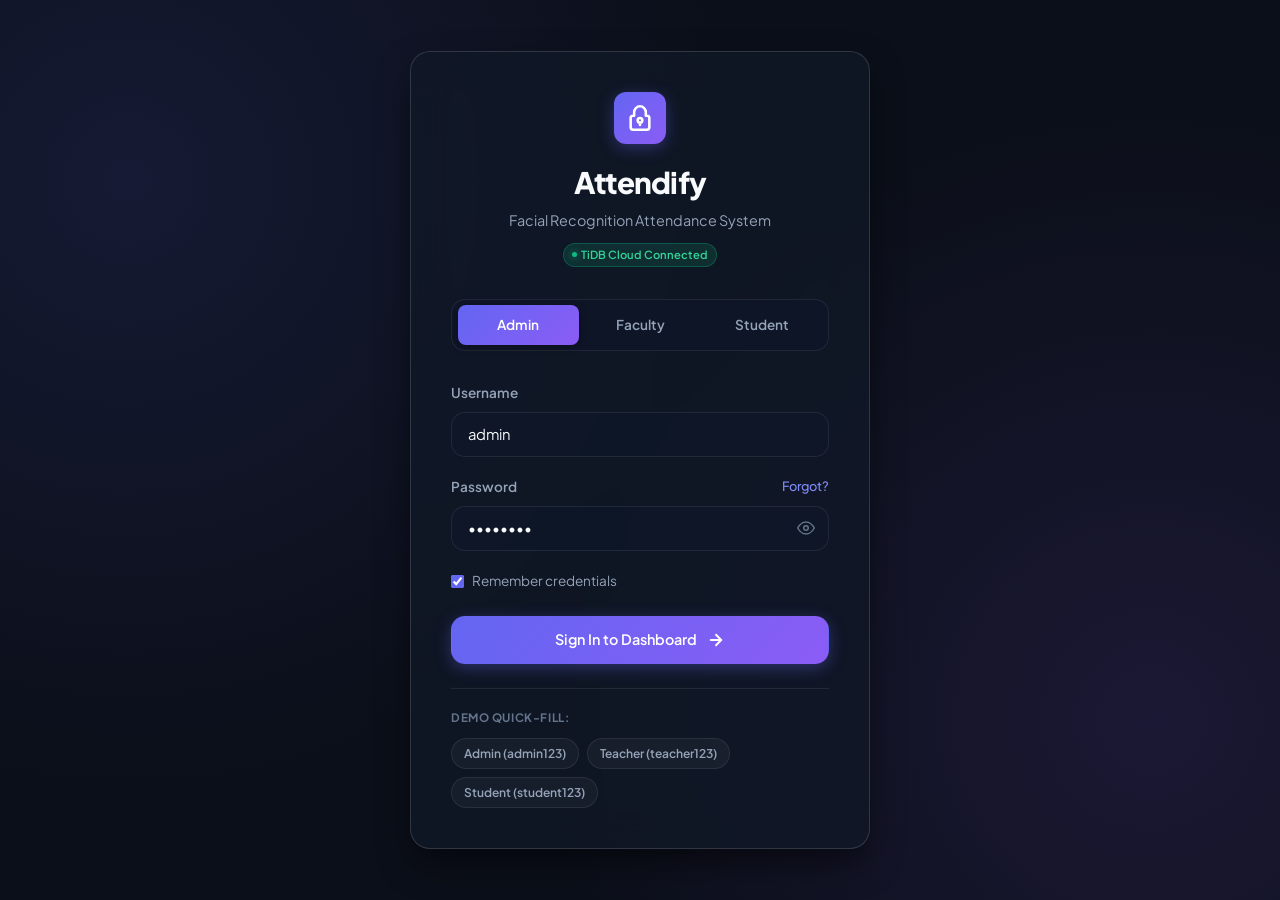
==== public/index.html @ 836983d5 "feat: complete modern SaaS redesign, TiDB Cloud migration, and facial biometrics pipeline" ====
<!DOCTYPE html>
<html lang="en">
<head>
    <meta charset="UTF-8">
    <meta name="viewport" content="width=device-width, initial-scale=1.0">
    <title>Attendify - Smart Facial Recognition Attendance System</title>
    <link rel="stylesheet" href="assets/css/main.css">
    <link rel="preconnect" href="https://fonts.googleapis.com">
    <link rel="preconnect" href="https://fonts.gstatic.com" crossorigin>
</head>
<body>
    <div class="auth-wrapper">
        <div class="auth-card">
            <!-- Brand Header -->
            <div style="text-align: center; margin-bottom: 2rem;">
                <div class="brand-logo-icon" style="margin: 0 auto 1rem; width: 52px; height: 52px; font-size: 1.5rem;">
                    <svg width="28" height="28" viewBox="0 0 24 24" fill="none" stroke="currentColor" stroke-width="2.2" stroke-linecap="round" stroke-linejoin="round">
                        <path d="M12 2a5 5 0 0 0-5 5v3H6a2 2 0 0 0-2 2v8a2 2 0 0 0 2 2h12a2 2 0 0 0 2-2v-8a2 2 0 0 0-2-2h-1V7a5 5 0 0 0-5-5z"></path>
                        <circle cx="12" cy="14" r="2"></circle>
                        <path d="M12 16v2"></path>
                    </svg>
                </div>
                <h1 style="font-size: 1.85rem; font-weight: 800; margin-bottom: 0.35rem;">Attendify</h1>
                <p style="font-size: 0.9rem; color: var(--text-secondary);">Facial Recognition Attendance System</p>
                <div style="margin-top: 0.5rem;">
                    <span class="brand-badge">TiDB Cloud Connected</span>
                </div>
            </div>

            <!-- Role Selector Tabs -->
            <div class="role-tabs" id="roleTabs">
                <div class="role-tab active" data-role="admin">Admin</div>
                <div class="role-tab" data-role="teacher">Faculty</div>
                <div class="role-tab" data-role="student">Student</div>
            </div>

            <!-- Login Form -->
            <form id="loginForm">
                <div class="input-group">
                    <label for="username">Username</label>
                    <input type="text" id="username" placeholder="Enter your username" required autocomplete="username" value="admin">
                </div>

                <div class="input-group">
                    <label for="password" style="display: flex; justify-content: space-between;">
                        <span>Password</span>
                        <a href="#" id="forgotPwLink" style="font-size: 0.8rem; font-weight: 500;">Forgot?</a>
                    </label>
                    <div style="position: relative;">
                        <input type="password" id="password" placeholder="Enter your password" required autocomplete="current-password" value="admin123" style="padding-right: 2.75rem;">
                        <button type="button" id="togglePassword" style="position: absolute; right: 0.85rem; top: 50%; transform: translateY(-50%); background: none; border: none; color: var(--text-muted); cursor: pointer; display: flex; align-items: center;">
                            <svg id="eyeIcon" width="18" height="18" viewBox="0 0 24 24" fill="none" stroke="currentColor" stroke-width="2">
                                <path d="M1 12s4-8 11-8 11 8 11 8-4 8-11 8-11-8-11-8z"></path>
                                <circle cx="12" cy="12" r="3"></circle>
                            </svg>
                        </button>
                    </div>
                </div>

                <div style="margin-bottom: 1.5rem; display: flex; align-items: center; justify-content: space-between;">
                    <label style="display: flex; align-items: center; gap: 0.5rem; cursor: pointer; font-size: 0.85rem; color: var(--text-secondary); user-select: none;">
                        <input type="checkbox" id="rememberMe" checked style="width: auto; accent-color: var(--primary);"> Remember credentials
                    </label>
                </div>

                <button type="submit" class="btn btn-primary" id="submitBtn" style="width: 100%; padding: 0.875rem;">
                    <span id="btnText">Sign In to Dashboard</span>
                    <svg width="18" height="18" viewBox="0 0 24 24" fill="none" stroke="currentColor" stroke-width="2.5" stroke-linecap="round" stroke-linejoin="round">
                        <line x1="5" y1="12" x2="19" y2="12"></line>
                        <polyline points="12 5 19 12 12 19"></polyline>
                    </svg>
                </button>
            </form>

            <!-- Quick Demo Credentials Fill -->
            <div class="demo-badge-group">
                <span style="width: 100%; font-size: 0.725rem; font-weight: 700; text-transform: uppercase; letter-spacing: 0.05em; color: var(--text-muted); margin-bottom: 0.25rem;">
                    Demo Quick-Fill:
                </span>
                <span class="demo-chip" onclick="fillDemo('admin', 'admin123', 'admin')">Admin (admin123)</span>
                <span class="demo-chip" onclick="fillDemo('prof_smith', 'teacher123', 'teacher')">Teacher (teacher123)</span>
                <span class="demo-chip" onclick="fillDemo('alex_j', 'student123', 'student')">Student (student123)</span>
            </div>
        </div>
    </div>

    <!-- Forgot Password Modal -->
    <div class="modal" id="forgotModal">
        <div class="modal-content">
            <div class="modal-header">
                <h3>Reset Password</h3>
                <button class="modal-close-btn" onclick="closeForgotModal()">&times;</button>
            </div>
            <p style="font-size: 0.9rem; color: var(--text-secondary); margin-bottom: 1.25rem;">
                Enter your registered username or email to receive password reset instructions.
            </p>
            <div class="input-group">
                <label>Username / Email</label>
                <input type="text" id="resetEmail" placeholder="e.g. admin@attendify.com">
            </div>
            <div style="display: flex; gap: 0.75rem; justify-content: flex-end; margin-top: 1.5rem;">
                <button class="btn btn-secondary" onclick="closeForgotModal()">Cancel</button>
                <button class="btn btn-primary" onclick="sendResetRequest()">Send Reset Link</button>
            </div>
        </div>
    </div>

    <script src="assets/js/config.js"></script>
    <script src="assets/js/api.js"></script>
    <script>
        // Password visibility toggle
        const passwordInput = document.getElementById('password');
        const toggleBtn = document.getElementById('togglePassword');
        toggleBtn.addEventListener('click', () => {
            const isPw = passwordInput.type === 'password';
            passwordInput.type = isPw ? 'text' : 'password';
            toggleBtn.style.color = isPw ? 'var(--primary)' : 'var(--text-muted)';
        });

        // Role Tabs
        const tabs = document.querySelectorAll('.role-tab');
        tabs.forEach(tab => {
            tab.addEventListener('click', () => {
                tabs.forEach(t => t.classList.remove('active'));
                tab.classList.add('active');
                const role = tab.dataset.role;
                if (role === 'admin') fillDemo('admin', 'admin123', 'admin');
                else if (role === 'teacher') fillDemo('prof_smith', 'teacher123', 'teacher');
                else if (role === 'student') fillDemo('alex_j', 'student123', 'student');
            });
        });

        function fillDemo(user, pw, role) {
            document.getElementById('username').value = user;
            document.getElementById('password').value = pw;
            tabs.forEach(t => {
                if (t.dataset.role === role) t.classList.add('active');
                else t.classList.remove('active');
            });
        }

        // Form Submit
        document.getElementById('loginForm').addEventListener('submit', async (e) => {
            e.preventDefault();
            const username = document.getElementById('username').value.trim();
            const password = document.getElementById('password').value;
            const submitBtn = document.getElementById('submitBtn');
            const btnText = document.getElementById('btnText');

            submitBtn.disabled = true;
            btnText.textContent = 'Authenticating...';

            const res = await apiRequest('/login', 'POST', { username, password });

            submitBtn.disabled = false;
            btnText.textContent = 'Sign In to Dashboard';

            if (res.token) {
                localStorage.setItem('token', res.token);
                localStorage.setItem('role', res.role);
                localStorage.setItem('full_name', res.full_name || username);
                localStorage.setItem('user_id', res.user_id);
                localStorage.setItem('username', res.username || username);
                
                showToast(`Welcome back, ${res.full_name || username}!`, 'success');

                setTimeout(() => {
                    if (res.role === 'admin') {
                        window.location.href = 'admin/dashboard.html';
                    } else if (res.role === 'teacher') {
                        window.location.href = 'teacher/dashboard.html';
                    } else {
                        window.location.href = 'student/dashboard.html';
                    }
                }, 700);
            } else {
                showToast(res.message || 'Login failed. Please check your credentials.', 'error');
            }
        });

        // Forgot Password Modal
        document.getElementById('forgotPwLink').onclick = (e) => {
            e.preventDefault();
            document.getElementById('forgotModal').classList.add('active');
        };

        function closeForgotModal() {
            document.getElementById('forgotModal').classList.remove('active');
        }

        function sendResetRequest() {
            const input = document.getElementById('resetEmail').value;
            if (!input) {
                showToast('Please enter your email or username', 'warning');
                return;
            }
            showToast('Password reset link sent to registered email.', 'info');
            closeForgotModal();
        }
    </script>
</body>
</html>
---- public/assets/css/main.css ----
/* ==========================================================================
   ATTENDIFY MODERN SAAS DESIGN SYSTEM
   Professional Dark Slate / Glassmorphic UI with Micro-Interactions
   ========================================================================== */

@import url('https://fonts.googleapis.com/css2?family=Plus+Jakarta+Sans:wght@300;400;500;600;700;800&family=JetBrains+Mono:wght@400;500;600&display=swap');

:root {
    /* Brand Colors */
    --primary: #6366f1;
    --primary-light: #818cf8;
    --primary-dark: #4f46e5;
    --primary-gradient: linear-gradient(135deg, #6366f1 0%, #8b5cf6 100%);
    --primary-glow: rgba(99, 102, 241, 0.35);

    /* Backgrounds & Surfaces */
    --bg-main: #0b0f19;
    --bg-surface: #111827;
    --bg-card: rgba(17, 24, 39, 0.75);
    --bg-card-hover: rgba(31, 41, 55, 0.85);
    --bg-glass: rgba(17, 24, 39, 0.65);
    --bg-sidebar: #0a0e17;
    --bg-input: rgba(15, 23, 42, 0.7);

    /* Text Colors */
    --text-primary: #f8fafc;
    --text-secondary: #94a3b8;
    --text-muted: #64748b;
    --text-inverse: #0f172a;

    /* Semantic Status */
    --success: #10b981;
    --success-bg: rgba(16, 185, 129, 0.12);
    --success-border: rgba(16, 185, 129, 0.25);
    
    --danger: #f43f5e;
    --danger-bg: rgba(244, 63, 94, 0.12);
    --danger-border: rgba(244, 63, 94, 0.25);

    --warning: #f59e0b;
    --warning-bg: rgba(245, 158, 11, 0.12);
    --warning-border: rgba(245, 158, 11, 0.25);

    --info: #0ea5e9;
    --info-bg: rgba(14, 165, 233, 0.12);
    --info-border: rgba(14, 165, 233, 0.25);

    /* Borders & Shadows */
    --border-subtle: rgba(255, 255, 255, 0.08);
    --border-medium: rgba(255, 255, 255, 0.14);
    --border-focus: rgba(99, 102, 241, 0.6);
    --shadow-sm: 0 2px 8px rgba(0, 0, 0, 0.3);
    --shadow-md: 0 8px 24px -4px rgba(0, 0, 0, 0.45);
    --shadow-lg: 0 16px 36px -6px rgba(0, 0, 0, 0.6);
    --shadow-glow: 0 0 24px var(--primary-glow);

    /* Sizing & Transitions */
    --radius-sm: 0.5rem;
    --radius-md: 0.875rem;
    --radius-lg: 1.25rem;
    --radius-full: 9999px;
    --transition-fast: 0.15s cubic-bezier(0.4, 0, 0.2, 1);
    --transition-normal: 0.25s cubic-bezier(0.4, 0, 0.2, 1);
    --transition-smooth: 0.4s cubic-bezier(0.16, 1, 0.3, 1);
}

/* ==========================================================================
   RESET & BASE STYLES
   ========================================================================== */

* {
    margin: 0;
    padding: 0;
    box-sizing: border-box;
    font-family: 'Plus Jakarta Sans', -apple-system, BlinkMacSystemFont, 'Segoe UI', Roboto, sans-serif;
    -webkit-font-smoothing: antialiased;
}

body {
    background-color: var(--bg-main);
    color: var(--text-primary);
    min-height: 100vh;
    line-height: 1.5;
    overflow-x: hidden;
}

/* Custom Scrollbar */
::-webkit-scrollbar {
    width: 6px;
    height: 6px;
}
::-webkit-scrollbar-track {
    background: var(--bg-main);
}
::-webkit-scrollbar-thumb {
    background: rgba(255, 255, 255, 0.15);
    border-radius: var(--radius-full);
}
::-webkit-scrollbar-thumb:hover {
    background: rgba(255, 255, 255, 0.25);
}

/* Typography */
h1, h2, h3, h4, h5, h6 {
    font-weight: 700;
    letter-spacing: -0.025em;
    color: var(--text-primary);
}

p {
    color: var(--text-secondary);
}

a {
    color: var(--primary-light);
    text-decoration: none;
    transition: color var(--transition-fast);
}
a:hover {
    color: var(--primary);
}

/* ==========================================================================
   LAYOUT & STRUCTURE
   ========================================================================== */

.dashboard-layout {
    display: grid;
    grid-template-columns: 280px 1fr;
    min-height: 100vh;
    position: relative;
}

/* Sidebar */
.sidebar {
    background: var(--bg-sidebar);
    border-right: 1px solid var(--border-subtle);
    padding: 1.75rem 1.25rem;
    position: sticky;
    top: 0;
    height: 100vh;
    display: flex;
    flex-direction: column;
    z-index: 50;
    transition: transform var(--transition-smooth);
}

.brand-header {
    display: flex;
    align-items: center;
    gap: 0.875rem;
    padding: 0 0.5rem 1.75rem;
    border-bottom: 1px solid var(--border-subtle);
    margin-bottom: 1.5rem;
}

.brand-logo-icon {
    width: 42px;
    height: 42px;
    border-radius: 12px;
    background: var(--primary-gradient);
    display: flex;
    align-items: center;
    justify-content: center;
    box-shadow: 0 4px 16px var(--primary-glow);
    color: white;
    font-weight: 800;
    font-size: 1.25rem;
}

.brand-info h2 {
    font-size: 1.35rem;
    font-weight: 800;
    background: linear-gradient(135deg, #fff 0%, #cbd5e1 100%);
    -webkit-background-clip: text;
    -webkit-text-fill-color: transparent;
    line-height: 1.2;
}

.brand-badge {
    font-size: 0.7rem;
    font-weight: 600;
    padding: 0.15rem 0.5rem;
    background: rgba(16, 185, 129, 0.15);
    color: #34d399;
    border-radius: var(--radius-full);
    border: 1px solid rgba(16, 185, 129, 0.3);
    display: inline-flex;
    align-items: center;
    gap: 0.3rem;
}

.brand-badge::before {
    content: '';
    width: 5px;
    height: 5px;
    background: #10b981;
    border-radius: 50%;
    box-shadow: 0 0 8px #10b981;
}

/* Nav Links */
.nav-group-title {
    font-size: 0.72rem;
    text-transform: uppercase;
    letter-spacing: 0.08em;
    color: var(--text-muted);
    padding: 0.5rem 0.75rem;
    margin-top: 0.5rem;
    font-weight: 700;
}

.nav-link {
    display: flex;
    align-items: center;
    gap: 0.875rem;
    padding: 0.85rem 1rem;
    color: var(--text-secondary);
    font-weight: 500;
    font-size: 0.925rem;
    border-radius: var(--radius-md);
    margin-bottom: 0.35rem;
    transition: all var(--transition-normal);
    position: relative;
    border: 1px solid transparent;
}

.nav-link svg {
    width: 20px;
    height: 20px;
    color: var(--text-muted);
    transition: all var(--transition-normal);
    flex-shrink: 0;
}

.nav-link:hover {
    color: var(--text-primary);
    background: rgba(255, 255, 255, 0.04);
    border-color: var(--border-subtle);
}

.nav-link:hover svg {
    color: var(--primary-light);
}

.nav-link.active {
    background: rgba(99, 102, 241, 0.12);
    color: var(--primary-light);
    border-color: rgba(99, 102, 241, 0.3);
    font-weight: 600;
}

.nav-link.active svg {
    color: var(--primary);
}

.nav-link.active::before {
    content: '';
    position: absolute;
    left: -0.25rem;
    top: 50%;
    transform: translateY(-50%);
    width: 4px;
    height: 20px;
    background: var(--primary);
    border-radius: var(--radius-full);
    box-shadow: 0 0 10px var(--primary);
}

/* Sidebar Footer User Card */
.sidebar-footer {
    margin-top: auto;
    padding-top: 1rem;
    border-top: 1px solid var(--border-subtle);
}

.user-profile-card {
    display: flex;
    align-items: center;
    gap: 0.75rem;
    padding: 0.75rem;
    border-radius: var(--radius-md);
    background: rgba(255, 255, 255, 0.02);
    border: 1px solid var(--border-subtle);
    margin-bottom: 0.75rem;
}

.avatar {
    width: 38px;
    height: 38px;
    border-radius: 50%;
    background: var(--primary-gradient);
    display: flex;
    align-items: center;
    justify-content: center;
    font-weight: 700;
    color: white;
    font-size: 0.95rem;
    box-shadow: var(--shadow-sm);
    flex-shrink: 0;
}

.user-meta {
    flex: 1;
    min-width: 0;
}

.user-name {
    font-size: 0.875rem;
    font-weight: 600;
    color: var(--text-primary);
    white-space: nowrap;
    overflow: hidden;
    text-overflow: ellipsis;
}

.user-role-badge {
    font-size: 0.7rem;
    font-weight: 600;
    text-transform: capitalize;
    color: var(--primary-light);
}

/* Main Content Area */
.main-content {
    padding: 2.25rem 3rem;
    background: radial-gradient(circle at 80% 0%, rgba(99, 102, 241, 0.05), transparent 40%),
                radial-gradient(circle at 10% 90%, rgba(139, 92, 246, 0.04), transparent 35%),
                var(--bg-main);
    min-height: 100vh;
    display: flex;
    flex-direction: column;
}

/* Top Header */
.top-header {
    display: flex;
    justify-content: space-between;
    align-items: center;
    margin-bottom: 2.25rem;
    gap: 1.5rem;
    flex-wrap: wrap;
}

.header-title-wrap h1 {
    font-size: 1.85rem;
    font-weight: 800;
    line-height: 1.2;
    margin-bottom: 0.25rem;
}

.header-title-wrap p {
    font-size: 0.925rem;
    color: var(--text-secondary);
}

.header-actions {
    display: flex;
    align-items: center;
    gap: 0.875rem;
}

.system-status-pill {
    padding: 0.45rem 0.9rem;
    background: rgba(15, 23, 42, 0.7);
    border: 1px solid var(--border-subtle);
    border-radius: var(--radius-full);
    font-size: 0.8rem;
    color: var(--text-secondary);
    display: flex;
    align-items: center;
    gap: 0.5rem;
}

.status-dot {
    width: 8px;
    height: 8px;
    background: var(--success);
    border-radius: 50%;
    box-shadow: 0 0 8px var(--success);
    animation: pulseGlow 2s infinite;
}

@keyframes pulseGlow {
    0% { transform: scale(0.95); opacity: 0.8; }
    50% { transform: scale(1.15); opacity: 1; }
    100% { transform: scale(0.95); opacity: 0.8; }
}

/* ==========================================================================
   CARDS & CONTAINERS
   ========================================================================== */

.glass-card {
    background: var(--bg-card);
    backdrop-filter: blur(16px);
    -webkit-backdrop-filter: blur(16px);
    border: 1px solid var(--border-subtle);
    border-radius: var(--radius-lg);
    box-shadow: var(--shadow-md);
    transition: all var(--transition-normal);
}

.glass-card:hover {
    border-color: var(--border-medium);
}

/* Stats Grid */
.stat-grid {
    display: grid;
    grid-template-columns: repeat(auto-fit, minmax(240px, 1fr));
    gap: 1.5rem;
    margin-bottom: 2rem;
}

.stat-card {
    background: var(--bg-card);
    backdrop-filter: blur(12px);
    border: 1px solid var(--border-subtle);
    border-radius: var(--radius-lg);
    padding: 1.5rem;
    display: flex;
    flex-direction: column;
    justify-content: space-between;
    transition: all var(--transition-normal);
    position: relative;
    overflow: hidden;
}

.stat-card::after {
    content: '';
    position: absolute;
    top: 0;
    left: 0;
    right: 0;
    height: 3px;
    background: var(--primary-gradient);
    opacity: 0;
    transition: opacity var(--transition-normal);
}

.stat-card:hover {
    transform: translateY(-3px);
    border-color: rgba(99, 102, 241, 0.3);
    box-shadow: var(--shadow-md);
}

.stat-card:hover::after {
    opacity: 1;
}

.stat-header {
    display: flex;
    justify-content: space-between;
    align-items: flex-start;
    margin-bottom: 1rem;
}

.stat-title {
    font-size: 0.85rem;
    font-weight: 600;
    color: var(--text-secondary);
    text-transform: uppercase;
    letter-spacing: 0.04em;
}

.stat-icon-wrapper {
    width: 44px;
    height: 44px;
    border-radius: var(--radius-md);
    display: flex;
    align-items: center;
    justify-content: center;
    background: rgba(99, 102, 241, 0.1);
    color: var(--primary-light);
    border: 1px solid rgba(99, 102, 241, 0.2);
}

.stat-value {
    font-size: 2.25rem;
    font-weight: 800;
    letter-spacing: -0.03em;
    line-height: 1.1;
    margin-bottom: 0.5rem;
    color: var(--text-primary);
}

.stat-footer {
    display: flex;
    align-items: center;
    gap: 0.5rem;
    font-size: 0.825rem;
    font-weight: 500;
}

.trend-badge {
    padding: 0.15rem 0.5rem;
    border-radius: var(--radius-full);
    font-size: 0.75rem;
    font-weight: 700;
    display: inline-flex;
    align-items: center;
    gap: 0.25rem;
}
.trend-badge.positive {
    background: var(--success-bg);
    color: var(--success);
    border: 1px solid var(--success-border);
}
.trend-badge.negative {
    background: var(--danger-bg);
    color: var(--danger);
    border: 1px solid var(--danger-border);
}

/* ==========================================================================
   BUTTONS & CONTROLS
   ========================================================================== */

.btn {
    display: inline-flex;
    align-items: center;
    justify-content: center;
    gap: 0.6rem;
    padding: 0.75rem 1.4rem;
    font-size: 0.9rem;
    font-weight: 600;
    border-radius: var(--radius-md);
    border: 1px solid transparent;
    cursor: pointer;
    transition: all var(--transition-normal);
    text-decoration: none;
    user-select: none;
    line-height: 1;
}

.btn svg {
    width: 18px;
    height: 18px;
}

.btn-primary {
    background: var(--primary-gradient);
    color: white;
    box-shadow: 0 4px 16px var(--primary-glow);
}
.btn-primary:hover {
    transform: translateY(-2px);
    box-shadow: 0 6px 20px var(--primary-glow);
    filter: brightness(1.08);
}
.btn-primary:active {
    transform: translateY(0);
}

.btn-secondary {
    background: rgba(255, 255, 255, 0.05);
    color: var(--text-primary);
    border: 1px solid var(--border-medium);
}
.btn-secondary:hover {
    background: rgba(255, 255, 255, 0.09);
    border-color: rgba(255, 255, 255, 0.2);
}

.btn-success {
    background: linear-gradient(135deg, #10b981 0%, #059669 100%);
    color: white;
    box-shadow: 0 4px 14px rgba(16, 185, 129, 0.3);
}
.btn-success:hover {
    transform: translateY(-2px);
    box-shadow: 0 6px 18px rgba(16, 185, 129, 0.4);
}

.btn-danger {
    background: linear-gradient(135deg, #f43f5e 0%, #e11d48 100%);
    color: white;
    box-shadow: 0 4px 14px rgba(244, 63, 94, 0.3);
}
.btn-danger:hover {
    transform: translateY(-2px);
    box-shadow: 0 6px 18px rgba(244, 63, 94, 0.4);
}

.btn-ghost {
    background: transparent;
    color: var(--text-secondary);
}
.btn-ghost:hover {
    background: rgba(255, 255, 255, 0.05);
    color: var(--text-primary);
}

.btn-sm {
    padding: 0.5rem 0.9rem;
    font-size: 0.825rem;
    border-radius: var(--radius-sm);
}

.btn:disabled {
    opacity: 0.5;
    cursor: not-allowed;
    transform: none !important;
    box-shadow: none !important;
}

/* ==========================================================================
   FORMS & INPUTS
   ========================================================================== */

.input-group {
    margin-bottom: 1.25rem;
}

.input-group label {
    display: block;
    margin-bottom: 0.5rem;
    font-size: 0.85rem;
    font-weight: 600;
    color: var(--text-secondary);
}

.input-group input, 
.input-group select, 
.input-group textarea {
    width: 100%;
    padding: 0.8rem 1rem;
    background: var(--bg-input);
    border: 1px solid var(--border-subtle);
    border-radius: var(--radius-md);
    color: var(--text-primary);
    font-size: 0.925rem;
    outline: none;
    transition: all var(--transition-normal);
}

.input-group input::placeholder, 
.input-group textarea::placeholder {
    color: var(--text-muted);
}

.input-group input:focus, 
.input-group select:focus, 
.input-group textarea:focus {
    border-color: var(--primary);
    box-shadow: 0 0 0 3px rgba(99, 102, 241, 0.2);
    background: rgba(15, 23, 42, 0.9);
}

.input-group select option {
    background: #111827;
    color: white;
}

/* ==========================================================================
   TABLES & DATA LISTS
   ========================================================================== */

.table-container {
    background: var(--bg-card);
    border: 1px solid var(--border-subtle);
    border-radius: var(--radius-lg);
    overflow: hidden;
    box-shadow: var(--shadow-md);
    backdrop-filter: blur(12px);
}

table {
    width: 100%;
    border-collapse: collapse;
    text-align: left;
}

thead th {
    background: rgba(255, 255, 255, 0.03);
    padding: 1rem 1.25rem;
    font-size: 0.775rem;
    font-weight: 700;
    text-transform: uppercase;
    letter-spacing: 0.06em;
    color: var(--text-muted);
    border-bottom: 1px solid var(--border-subtle);
}

tbody tr {
    border-bottom: 1px solid var(--border-subtle);
    transition: background var(--transition-fast);
}

tbody tr:last-child {
    border-bottom: none;
}

tbody tr:hover {
    background: rgba(255, 255, 255, 0.025);
}

tbody td {
    padding: 1rem 1.25rem;
    font-size: 0.9rem;
    color: var(--text-primary);
    vertical-align: middle;
}

/* Status Pills */
.status-pill {
    display: inline-flex;
    align-items: center;
    gap: 0.4rem;
    padding: 0.3rem 0.75rem;
    border-radius: var(--radius-full);
    font-size: 0.775rem;
    font-weight: 600;
    line-height: 1;
}

.status-pill.present, 
.status-pill.registered, 
.status-pill.success {
    background: var(--success-bg);
    color: var(--success);
    border: 1px solid var(--success-border);
}

.status-pill.absent, 
.status-pill.missing, 
.status-pill.danger {
    background: var(--danger-bg);
    color: var(--danger);
    border: 1px solid var(--danger-border);
}

.status-pill.warning {
    background: var(--warning-bg);
    color: var(--warning);
    border: 1px solid var(--warning-border);
}

/* ==========================================================================
   FACIAL RECOGNITION & CAMERA HUD
   ========================================================================== */

.camera-viewport-card {
    position: relative;
    width: 100%;
    aspect-ratio: 16/9;
    background: #000;
    border-radius: var(--radius-lg);
    overflow: hidden;
    border: 2px solid rgba(99, 102, 241, 0.4);
    box-shadow: 0 0 30px rgba(99, 102, 241, 0.2);
}

.camera-video {
    width: 100%;
    height: 100%;
    object-fit: cover;
    transform: scaleX(-1);
    -webkit-transform: scaleX(-1);
}


/* HUD Overlay Elements */
.hud-overlay {
    position: absolute;
    inset: 0;
    pointer-events: none;
    display: flex;
    flex-direction: column;
    justify-content: space-between;
    padding: 1.5rem;
}

.hud-top {
    display: flex;
    justify-content: space-between;
    align-items: center;
}

.hud-badge {
    padding: 0.4rem 0.9rem;
    background: rgba(0, 0, 0, 0.75);
    backdrop-filter: blur(8px);
    border: 1px solid rgba(255, 255, 255, 0.15);
    border-radius: var(--radius-full);
    font-size: 0.8rem;
    font-weight: 600;
    color: white;
    display: flex;
    align-items: center;
    gap: 0.5rem;
}

/* Target Face Reticle */
.face-target-frame {
    position: absolute;
    top: 50%;
    left: 50%;
    transform: translate(-50%, -50%);
    width: 240px;
    height: 280px;
    border-radius: 120px;
    border: 2px dashed rgba(99, 102, 241, 0.5);
    pointer-events: none;
    box-shadow: 0 0 20px rgba(99, 102, 241, 0.2);
}

.face-target-frame::before {
    content: 'ALIGN FACE';
    position: absolute;
    bottom: -28px;
    left: 50%;
    transform: translateX(-50%);
    font-size: 0.7rem;
    font-weight: 700;
    letter-spacing: 0.1em;
    color: var(--primary-light);
    background: rgba(0, 0, 0, 0.7);
    padding: 0.2rem 0.6rem;
    border-radius: var(--radius-full);
}

/* Animated Scanner Beam */
.scanner-beam {
    position: absolute;
    top: 0;
    left: 0;
    width: 100%;
    height: 3px;
    background: linear-gradient(90deg, transparent, var(--primary-light), #a855f7, transparent);
    box-shadow: 0 0 18px 4px var(--primary);
    display: none;
    animation: scanAnimation 2.2s ease-in-out infinite alternate;
}

@keyframes scanAnimation {
    0% { top: 5%; opacity: 0.4; }
    100% { top: 95%; opacity: 1; }
}

/* ==========================================================================
   MODALS & DIALOGS
   ========================================================================== */

.modal {
    position: fixed;
    inset: 0;
    background: rgba(0, 0, 0, 0.8);
    backdrop-filter: blur(8px);
    display: none;
    place-items: center;
    z-index: 1000;
    padding: 1.5rem;
    opacity: 0;
    transition: opacity var(--transition-normal);
}

.modal.active {
    display: grid;
    opacity: 1;
}

.modal-content {
    background: var(--bg-surface);
    border: 1px solid var(--border-medium);
    border-radius: var(--radius-lg);
    box-shadow: var(--shadow-lg);
    width: 100%;
    max-width: 540px;
    padding: 2.25rem;
    position: relative;
    transform: scale(0.95);
    transition: transform var(--transition-smooth);
}

.modal.active .modal-content {
    transform: scale(1);
}

.modal-header {
    display: flex;
    justify-content: space-between;
    align-items: center;
    margin-bottom: 1.5rem;
}

.modal-close-btn {
    background: transparent;
    border: none;
    color: var(--text-muted);
    font-size: 1.5rem;
    cursor: pointer;
    line-height: 1;
    padding: 0.25rem;
    transition: color var(--transition-fast);
}
.modal-close-btn:hover {
    color: var(--text-primary);
}

/* ==========================================================================
   TOAST NOTIFICATIONS
   ========================================================================== */

.toast-container {
    position: fixed;
    top: 24px;
    right: 24px;
    display: flex;
    flex-direction: column;
    gap: 0.75rem;
    z-index: 9999;
}

.toast {
    background: #1e293b;
    border: 1px solid var(--border-medium);
    border-radius: var(--radius-md);
    padding: 1rem 1.25rem;
    color: white;
    box-shadow: var(--shadow-lg);
    display: flex;
    align-items: center;
    gap: 0.875rem;
    min-width: 300px;
    max-width: 420px;
    transform: translateX(120%);
    opacity: 0;
    transition: all var(--transition-smooth);
}

.toast.show {
    transform: translateX(0);
    opacity: 1;
}

.toast.toast-success { border-left: 4px solid var(--success); }
.toast.toast-error { border-left: 4px solid var(--danger); }
.toast.toast-warning { border-left: 4px solid var(--warning); }
.toast.toast-info { border-left: 4px solid var(--info); }

/* ==========================================================================
   AUTH / LOGIN PAGE
   ========================================================================== */

.auth-wrapper {
    min-height: 100vh;
    display: flex;
    align-items: center;
    justify-content: center;
    padding: 2rem;
    background: radial-gradient(circle at 10% 20%, rgba(99, 102, 241, 0.12), transparent 45%),
                radial-gradient(circle at 90% 80%, rgba(139, 92, 246, 0.12), transparent 45%),
                var(--bg-main);
}

.auth-card {
    width: 100%;
    max-width: 460px;
    background: var(--bg-card);
    backdrop-filter: blur(20px);
    border: 1px solid var(--border-medium);
    border-radius: var(--radius-lg);
    box-shadow: var(--shadow-lg);
    padding: 2.5rem;
    animation: slideUp 0.6s ease-out;
}

@keyframes slideUp {
    from { opacity: 0; transform: translateY(20px); }
    to { opacity: 1; transform: translateY(0); }
}

.role-tabs {
    display: flex;
    background: rgba(15, 23, 42, 0.6);
    padding: 0.35rem;
    border-radius: var(--radius-md);
    margin-bottom: 2rem;
    border: 1px solid var(--border-subtle);
}

.role-tab {
    flex: 1;
    text-align: center;
    padding: 0.6rem;
    font-size: 0.85rem;
    font-weight: 600;
    color: var(--text-secondary);
    border-radius: var(--radius-sm);
    cursor: pointer;
    transition: all var(--transition-normal);
}

.role-tab.active {
    background: var(--primary-gradient);
    color: white;
    box-shadow: var(--shadow-sm);
}

/* Quick Demo Badges */
.demo-badge-group {
    display: flex;
    gap: 0.5rem;
    flex-wrap: wrap;
    margin-top: 1.5rem;
    padding-top: 1.25rem;
    border-top: 1px solid var(--border-subtle);
}

.demo-chip {
    font-size: 0.75rem;
    font-weight: 600;
    padding: 0.35rem 0.75rem;
    background: rgba(255, 255, 255, 0.04);
    border: 1px solid var(--border-subtle);
    border-radius: var(--radius-full);
    color: var(--text-secondary);
    cursor: pointer;
    transition: all var(--transition-fast);
}

.demo-chip:hover {
    background: rgba(99, 102, 241, 0.15);
    color: var(--primary-light);
    border-color: rgba(99, 102, 241, 0.3);
}

/* ==========================================================================
   RESPONSIVE DESIGN (MOBILE & TABLET)
   ========================================================================== */

.mobile-toggle-btn {
    display: none;
    background: rgba(255, 255, 255, 0.05);
    border: 1px solid var(--border-subtle);
    color: white;
    padding: 0.6rem;
    border-radius: var(--radius-md);
    cursor: pointer;
}

@media (max-width: 1024px) {
    .dashboard-layout {
        grid-template-columns: 240px 1fr;
    }
    .main-content {
        padding: 1.75rem 2rem;
    }
}

@media (max-width: 820px) {
    .dashboard-layout {
        grid-template-columns: 1fr;
    }

    .sidebar {
        position: fixed;
        left: 0;
        top: 0;
        bottom: 0;
        width: 280px;
        transform: translateX(-100%);
        box-shadow: var(--shadow-lg);
    }

    .sidebar.open {
        transform: translateX(0);
    }

    .mobile-toggle-btn {
        display: inline-flex;
    }

    .main-content {
        padding: 1.5rem 1.25rem;
    }

    .stat-grid {
        grid-template-columns: 1fr;
    }
}
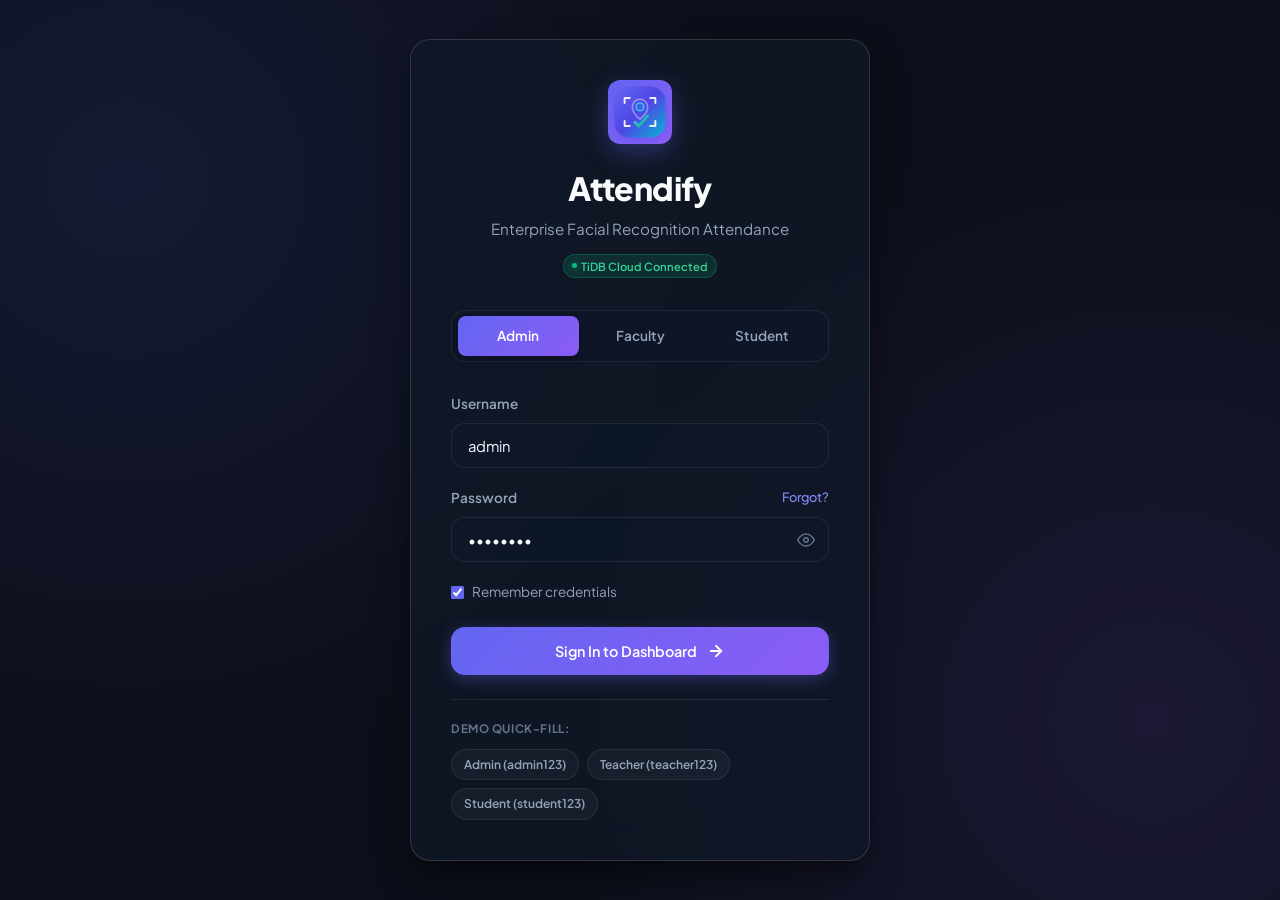
==== commit 7a4ddd9d: "feat(branding, attendance, perf): add industry-grade Attendify logo & favicons, program-based attend" ====
--- a/public/index.html
+++ b/public/index.html
@@ -3,7 +3,10 @@
 <head>
     <meta charset="UTF-8">
     <meta name="viewport" content="width=device-width, initial-scale=1.0">
-    <title>Attendify - Smart Facial Recognition Attendance System</title>
+    <title>Attendify - Enterprise Biometric Attendance Management</title>
+    <link rel="icon" type="image/svg+xml" href="assets/img/logo.svg">
+    <link rel="alternate icon" type="image/png" href="assets/img/favicon.png">
+    <link rel="shortcut icon" href="favicon.ico">
     <link rel="stylesheet" href="assets/css/main.css">
     <link rel="preconnect" href="https://fonts.googleapis.com">
     <link rel="preconnect" href="https://fonts.gstatic.com" crossorigin>
@@ -13,19 +16,16 @@
         <div class="auth-card">
             <!-- Brand Header -->
             <div style="text-align: center; margin-bottom: 2rem;">
-                <div class="brand-logo-icon" style="margin: 0 auto 1rem; width: 52px; height: 52px; font-size: 1.5rem;">
-                    <svg width="28" height="28" viewBox="0 0 24 24" fill="none" stroke="currentColor" stroke-width="2.2" stroke-linecap="round" stroke-linejoin="round">
-                        <path d="M12 2a5 5 0 0 0-5 5v3H6a2 2 0 0 0-2 2v8a2 2 0 0 0 2 2h12a2 2 0 0 0 2-2v-8a2 2 0 0 0-2-2h-1V7a5 5 0 0 0-5-5z"></path>
-                        <circle cx="12" cy="14" r="2"></circle>
-                        <path d="M12 16v2"></path>
-                    </svg>
-                </div>
-                <h1 style="font-size: 1.85rem; font-weight: 800; margin-bottom: 0.35rem;">Attendify</h1>
-                <p style="font-size: 0.9rem; color: var(--text-secondary);">Facial Recognition Attendance System</p>
-                <div style="margin-top: 0.5rem;">
+                <div class="brand-logo-icon" style="margin: 0 auto 1.25rem; width: 64px; height: 64px; box-shadow: 0 8px 24px var(--primary-glow);">
+                    <img src="assets/img/logo.svg" alt="Attendify Logo" width="64" height="64" style="width: 100%; height: 100%; border-radius: 18px;">
+                </div>
+                <h1 style="font-size: 2rem; font-weight: 800; margin-bottom: 0.35rem; letter-spacing: -0.02em;">Attendify</h1>
+                <p style="font-size: 0.95rem; color: var(--text-secondary);">Enterprise Facial Recognition Attendance</p>
+                <div style="margin-top: 0.6rem;">
                     <span class="brand-badge">TiDB Cloud Connected</span>
                 </div>
             </div>
+
 
             <!-- Role Selector Tabs -->
             <div class="role-tabs" id="roleTabs">
@@ -197,7 +197,13 @@
             showToast('Password reset link sent to registered email.', 'info');
             closeForgotModal();
         }
+
+        // Silent non-blocking backend pre-warming for instant login
+        if (window.fetch && typeof API_BASE_URL !== 'undefined') {
+            fetch(`${API_BASE_URL}/health`).catch(() => {});
+        }
     </script>
 </body>
 </html>
 
+
